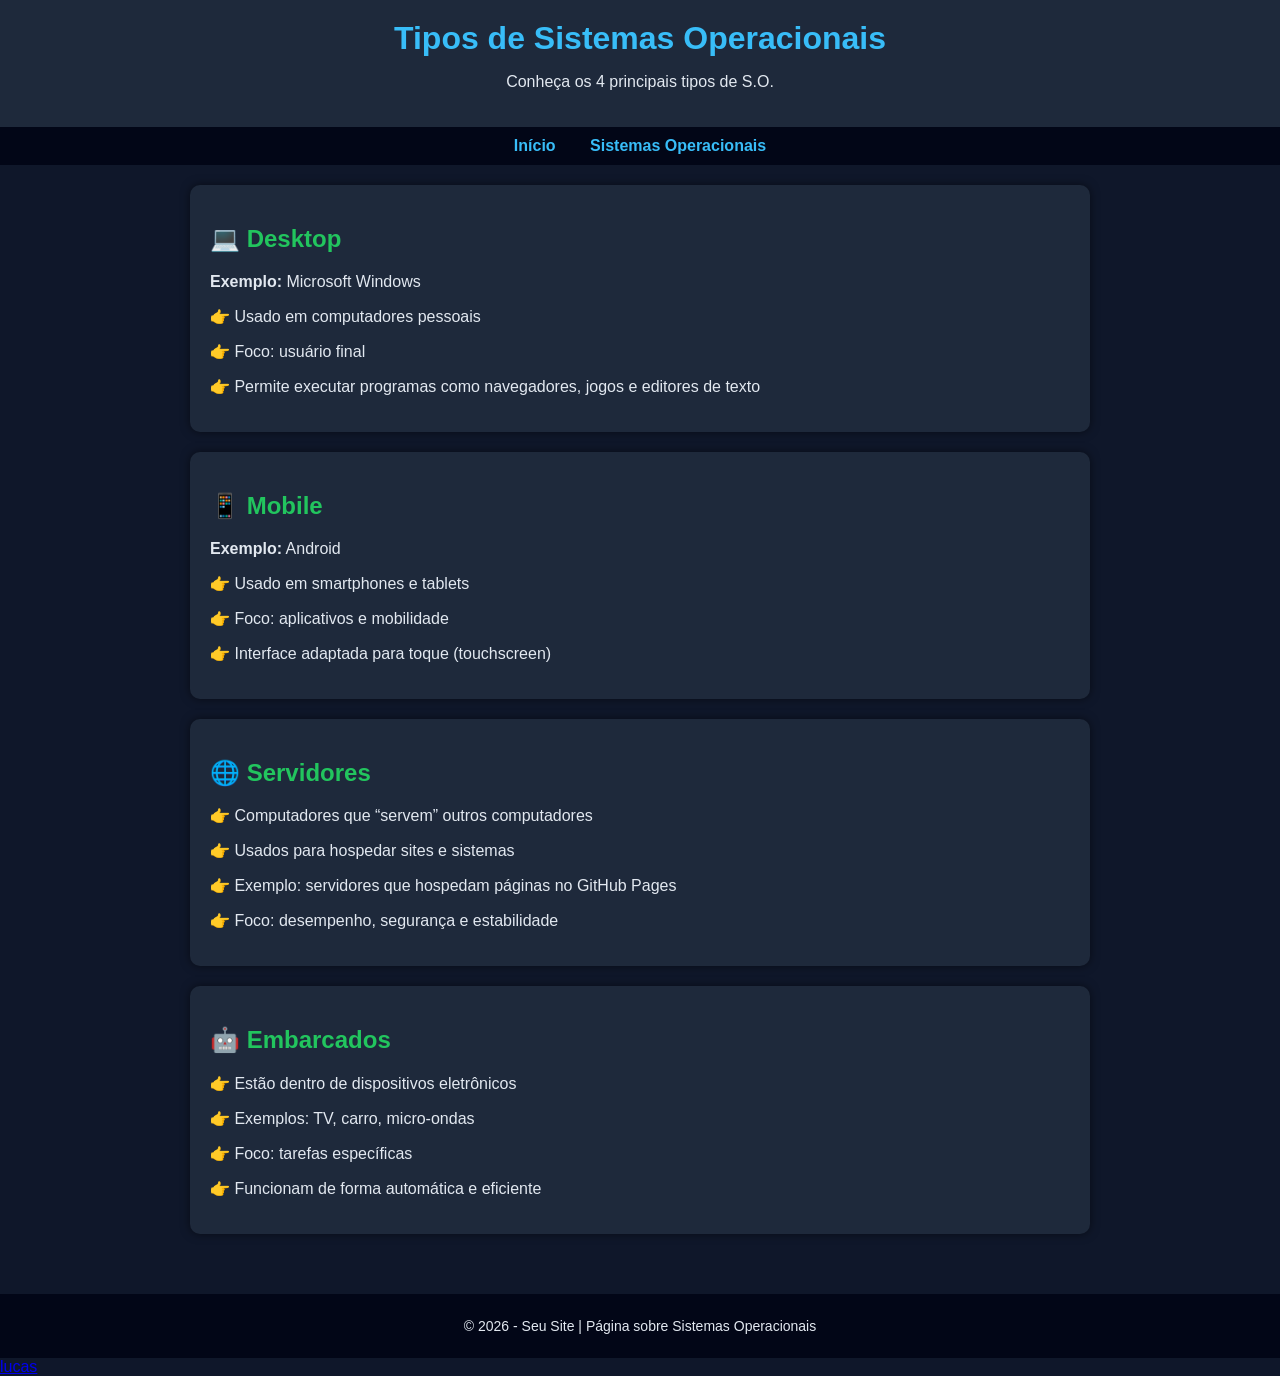
==== lucas.html @ aa6f5aed "Change link text from 'negão' to 'lucas'" ====
<!DOCTYPE html>
<html lang="pt-BR">
<head>
    <meta charset="UTF-8">
    <meta name="viewport" content="width=device-width, initial-scale=1.0">
    <title>Tipos de Sistemas Operacionais</title>
    <style>
        body {
            font-family: Arial, sans-serif;
            margin: 0;
            background: #0f172a;
            color: #e2e8f0;
        }

        header {
            background: #1e293b;
            padding: 20px;
            text-align: center;
        }

        header h1 {
            margin: 0;
            color: #38bdf8;
        }

        nav {
            background: #020617;
            padding: 10px;
            text-align: center;
        }

        nav a {
            color: #38bdf8;
            text-decoration: none;
            margin: 0 15px;
            font-weight: bold;
        }

        nav a:hover {
            color: #facc15;
        }

        .container {
            padding: 20px;
            max-width: 900px;
            margin: auto;
        }

        .card {
            background: #1e293b;
            border-radius: 10px;
            padding: 20px;
            margin-bottom: 20px;
            box-shadow: 0 0 10px rgba(0,0,0,0.5);
        }

        .card h2 {
            color: #22c55e;
        }

        footer {
            background: #020617;
            text-align: center;
            padding: 10px;
            margin-top: 20px;
            font-size: 14px;
        }
    </style>
</head>
<body>

<header>
    <h1>Tipos de Sistemas Operacionais</h1>
    <p>Conheça os 4 principais tipos de S.O.</p>
</header>

<nav>
    <a href="index.html">Início</a>
    <a href="so.html">Sistemas Operacionais</a>
</nav>

<div class="container">

    <div class="card">
        <h2>💻 Desktop</h2>
        <p><strong>Exemplo:</strong> Microsoft Windows</p>
        <p>👉 Usado em computadores pessoais</p>
        <p>👉 Foco: usuário final</p>
        <p>👉 Permite executar programas como navegadores, jogos e editores de texto</p>
    </div>

    <div class="card">
        <h2>📱 Mobile</h2>
        <p><strong>Exemplo:</strong> Android</p>
        <p>👉 Usado em smartphones e tablets</p>
        <p>👉 Foco: aplicativos e mobilidade</p>
        <p>👉 Interface adaptada para toque (touchscreen)</p>
    </div>

    <div class="card">
        <h2>🌐 Servidores</h2>
        <p>👉 Computadores que “servem” outros computadores</p>
        <p>👉 Usados para hospedar sites e sistemas</p>
        <p>👉 Exemplo: servidores que hospedam páginas no GitHub Pages</p>
        <p>👉 Foco: desempenho, segurança e estabilidade</p>
    </div>

    <div class="card">
        <h2>🤖 Embarcados</h2>
        <p>👉 Estão dentro de dispositivos eletrônicos</p>
        <p>👉 Exemplos: TV, carro, micro-ondas</p>
        <p>👉 Foco: tarefas específicas</p>
        <p>👉 Funcionam de forma automática e eficiente</p>
    </div>

</div>

<footer>
    <p>© 2026 - Seu Site | Página sobre Sistemas Operacionais</p>
</footer>

</body>
<a href="aula.html"> lucas </a>
</html>
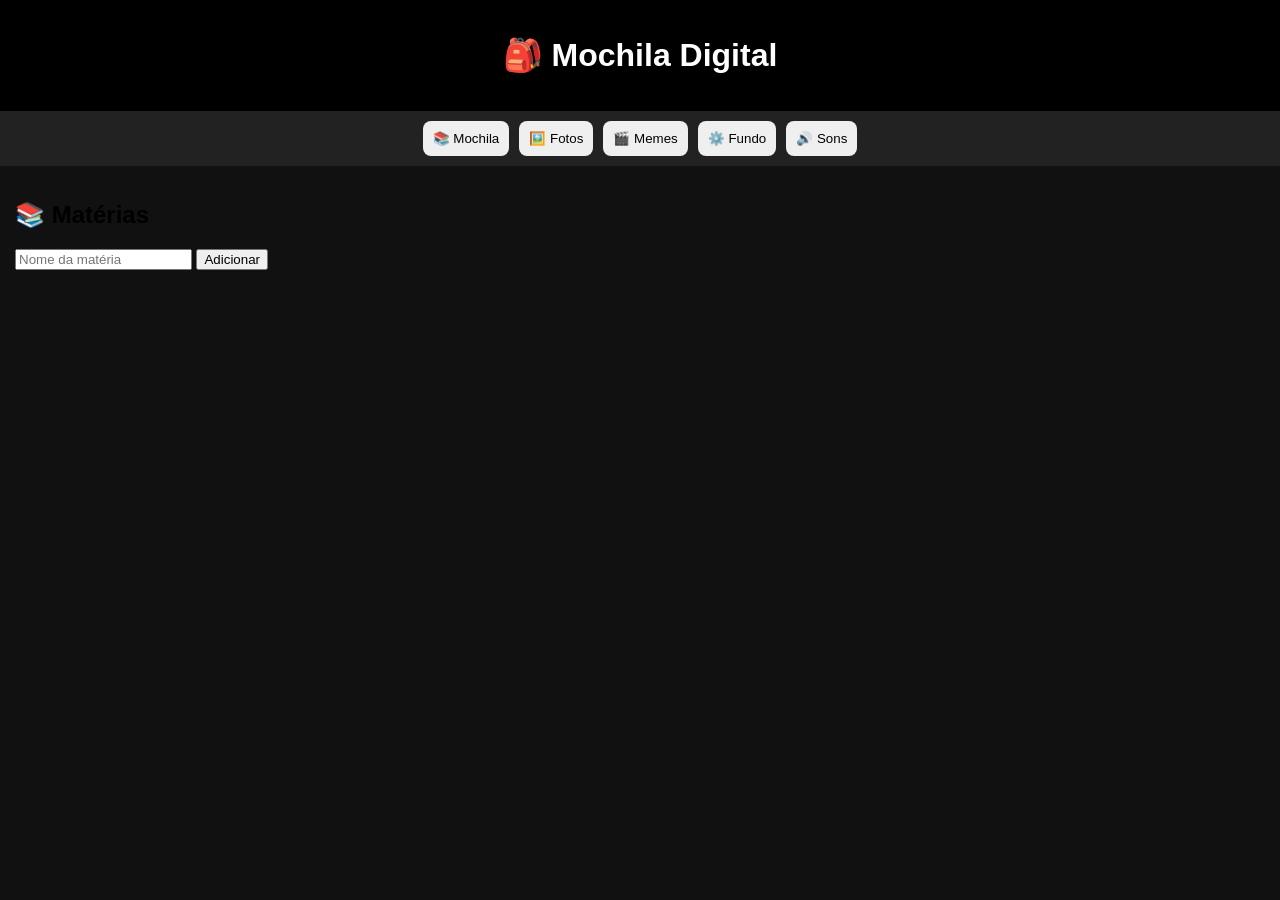
==== commit 3f3781d9: "Update lucas.html" ====
--- a/lucas.html
+++ b/lucas.html
@@ -1,124 +1,313 @@
 <!DOCTYPE html>
-<html lang="pt-BR">
+<html lang="pt-br">
 <head>
-    <meta charset="UTF-8">
-    <meta name="viewport" content="width=device-width, initial-scale=1.0">
-    <title>Tipos de Sistemas Operacionais</title>
-    <style>
-        body {
-            font-family: Arial, sans-serif;
-            margin: 0;
-            background: #0f172a;
-            color: #e2e8f0;
-        }
-
-        header {
-            background: #1e293b;
-            padding: 20px;
-            text-align: center;
-        }
-
-        header h1 {
-            margin: 0;
-            color: #38bdf8;
-        }
-
-        nav {
-            background: #020617;
-            padding: 10px;
-            text-align: center;
-        }
-
-        nav a {
-            color: #38bdf8;
-            text-decoration: none;
-            margin: 0 15px;
-            font-weight: bold;
-        }
-
-        nav a:hover {
-            color: #facc15;
-        }
-
-        .container {
-            padding: 20px;
-            max-width: 900px;
-            margin: auto;
-        }
-
-        .card {
-            background: #1e293b;
-            border-radius: 10px;
-            padding: 20px;
-            margin-bottom: 20px;
-            box-shadow: 0 0 10px rgba(0,0,0,0.5);
-        }
-
-        .card h2 {
-            color: #22c55e;
-        }
-
-        footer {
-            background: #020617;
-            text-align: center;
-            padding: 10px;
-            margin-top: 20px;
-            font-size: 14px;
-        }
-    </style>
+<meta charset="UTF-8">
+<meta name="viewport" content="width=device-width, initial-scale=1.0">
+<title>Mochila Digital</title>
+
+<style>
+body{
+  margin:0;
+  font-family:Arial;
+  background:#111;
+  color:#000;
+}
+
+/* HEADER */
+header{
+  background:#000;
+  color:white;
+  text-align:center;
+  padding:15px;
+}
+
+/* MENU */
+.menu{
+  display:flex;
+  justify-content:center;
+  gap:10px;
+  background:#222;
+  padding:10px;
+}
+.menu button{
+  padding:10px;
+  border:none;
+  border-radius:8px;
+  cursor:pointer;
+}
+
+/* ABAS */
+.aba{display:none; padding:15px;}
+.ativa{display:block;}
+
+/* MOCHILA */
+#materias{
+  min-height:300px;
+  background-size:cover;
+  background-position:center;
+  transition:0.3s;
+}
+
+/* BILHETE DE MATÉRIA */
+.materia{
+  background:white;
+  padding:10px;
+  margin:10px 0;
+  border-radius:10px;
+}
+.materia textarea{
+  width:100%;
+  height:80px;
+  border-radius:8px;
+}
+
+/* FOTOS */
+img{
+  max-width:120px;
+  margin:5px;
+  border-radius:10px;
+}
+
+/* MEMES FEED (TIKTOK STYLE) */
+#feed{
+  height:100vh;
+  overflow-y:scroll;
+  scroll-snap-type:y mandatory;
+}
+
+.item{
+  height:100vh;
+  scroll-snap-align:start;
+  display:flex;
+  justify-content:center;
+  align-items:center;
+  background:black;
+}
+
+.item img, .item video{
+  max-width:100%;
+  max-height:100%;
+}
+
+/* BOTÃO FIXO MEME */
+.uploadMeme{
+  position:fixed;
+  bottom:20px;
+  right:20px;
+  padding:10px;
+  border-radius:10px;
+}
+</style>
 </head>
+
 <body>
 
 <header>
-    <h1>Tipos de Sistemas Operacionais</h1>
-    <p>Conheça os 4 principais tipos de S.O.</p>
+<h1>🎒 Mochila Digital</h1>
 </header>
 
-<nav>
-    <a href="index.html">Início</a>
-    <a href="so.html">Sistemas Operacionais</a>
-</nav>
-
-<div class="container">
-
-    <div class="card">
-        <h2>💻 Desktop</h2>
-        <p><strong>Exemplo:</strong> Microsoft Windows</p>
-        <p>👉 Usado em computadores pessoais</p>
-        <p>👉 Foco: usuário final</p>
-        <p>👉 Permite executar programas como navegadores, jogos e editores de texto</p>
-    </div>
-
-    <div class="card">
-        <h2>📱 Mobile</h2>
-        <p><strong>Exemplo:</strong> Android</p>
-        <p>👉 Usado em smartphones e tablets</p>
-        <p>👉 Foco: aplicativos e mobilidade</p>
-        <p>👉 Interface adaptada para toque (touchscreen)</p>
-    </div>
-
-    <div class="card">
-        <h2>🌐 Servidores</h2>
-        <p>👉 Computadores que “servem” outros computadores</p>
-        <p>👉 Usados para hospedar sites e sistemas</p>
-        <p>👉 Exemplo: servidores que hospedam páginas no GitHub Pages</p>
-        <p>👉 Foco: desempenho, segurança e estabilidade</p>
-    </div>
-
-    <div class="card">
-        <h2>🤖 Embarcados</h2>
-        <p>👉 Estão dentro de dispositivos eletrônicos</p>
-        <p>👉 Exemplos: TV, carro, micro-ondas</p>
-        <p>👉 Foco: tarefas específicas</p>
-        <p>👉 Funcionam de forma automática e eficiente</p>
-    </div>
-
-</div>
-
-<footer>
-    <p>© 2026 - Seu Site | Página sobre Sistemas Operacionais</p>
-</footer>
+<div class="menu">
+<button onclick="trocar('materias')">📚 Mochila</button>
+<button onclick="trocar('fotos')">🖼️ Fotos</button>
+<button onclick="trocar('memes')">🎬 Memes</button>
+<button onclick="trocar('config')">⚙️ Fundo</button>
+<!-- BOTÃO SONS -->
+<button onclick="toggleSom()">🔊 Sons</button>
+</div>
+
+<div id="materias" class="aba ativa">
+
+<h2>📚 Matérias</h2>
+
+<input id="materiaNome" placeholder="Nome da matéria">
+<button onclick="addMateria()">Adicionar</button>
+
+<div id="listaMaterias"></div>
+
+</div>
+
+<!-- FOTOS -->
+<div id="fotos" class="aba">
+<h2>🖼️ Fotos</h2>
+<input type="file" id="fotoInput" accept="image/*">
+<button onclick="addFoto()">Adicionar</button>
+<div id="galeria"></div>
+</div>
+
+<!-- MEMES -->
+<div id="memes" class="aba">
+
+<h2>🎬 Feed de Memes</h2>
+
+<div id="feed"></div>
+
+<input type="file" id="memeInput" accept="image/*,video/*">
+<button class="uploadMeme" onclick="addMeme()">➕</button>
+
+</div>
+
+<!-- CONFIG -->
+<div id="config" class="aba">
+<h2>⚙️ Fundo da Mochila</h2>
+<input type="file" accept="image/*" onchange="bg(event)">
+</div>
+
+<script>
+
+function trocar(id){
+  document.querySelectorAll('.aba').forEach(a=>a.classList.remove('ativa'));
+  document.getElementById(id).classList.add('ativa');
+}
+
+/* =========================
+   MATÉRIAS COMO BILHETE
+========================= */
+function addMateria(){
+  const nome = document.getElementById('materiaNome');
+  if(!nome.value) return;
+
+  const div = document.createElement('div');
+  div.className="materia";
+
+  div.innerHTML=`
+    <h3 contenteditable="true">${nome.value}</h3>
+    <textarea placeholder="Escreva o que aconteceu na aula..."></textarea>
+    <button onclick="this.parentElement.remove()">🗑️ Excluir</button>
+  `;
+
+  document.getElementById('listaMaterias').appendChild(div);
+  nome.value="";
+}
+
+/* =========================
+   FOTOS
+========================= */
+function addFoto(){
+  const input=document.getElementById('fotoInput');
+  const file=input.files[0];
+  if(!file) return;
+
+  const r=new FileReader();
+  r.onload=e=>{
+    const img=document.createElement('img');
+    img.src=e.target.result;
+    document.getElementById('galeria').appendChild(img);
+  }
+  r.readAsDataURL(file);
+}
+
+/* =========================
+   MEMES TIKTOK STYLE
+========================= */
+function addMeme(){
+  const input=document.getElementById('memeInput');
+  const file=input.files[0];
+  if(!file) return;
+
+  const r=new FileReader();
+  r.onload=e=>{
+    const div=document.createElement('div');
+    div.className="item";
+
+    if(file.type.startsWith("video")){
+      div.innerHTML=`<video src="${e.target.result}" controls autoplay loop></video>`;
+    } else {
+      div.innerHTML=`<img src="${e.target.result}">`;
+    }
+
+    document.getElementById('feed').appendChild(div);
+  }
+
+  r.readAsDataURL(file);
+  input.value="";
+}
+
+/* =========================
+   FUNDO
+========================= */
+function bg(e){
+  const file=e.target.files[0];
+  const r=new FileReader();
+
+  r.onload=ev=>{
+    document.getElementById('materias').style.backgroundImage=`url(${ev.target.result})`;
+    localStorage.setItem('bg',ev.target.result);
+  }
+
+  r.readAsDataURL(file);
+}
+
+window.onload=()=>{
+  const bg=localStorage.getItem('bg');
+  if(bg){
+    document.getElementById('materias').style.backgroundImage=`url(${bg})`;
+  }
+}
+
+/* =========================
+   SONS POR TECLA
+========================= */
+let somLigado = true;
+
+// liga/desliga som
+function toggleSom(){
+  somLigado = !somLigado;
+  alert("Sons: " + (somLigado ? "LIGADO 🔊" : "DESLIGADO 🔇"));
+}
+
+// sons por tecla (adicione seus arquivos mp3 na mesma pasta)
+const sons = {
+  "l": "mario_jump.mp3",
+  "i": "sonic_hit.mp3",
+  "f": "roblox_damage.mp3",
+  "a": "boing.mp3",
+  "s": "fail.mp3",
+  "d": "coin.mp3",
+  "j": "pop.mp3",
+  "k": "laser.mp3",
+  "p": "punch.mp3"
+};
+
+// toca som
+function tocarSom(tecla){
+  if(!somLigado) return;
+
+  tecla = tecla.toLowerCase();
+
+  if(sons[tecla]){
+    const audio = new Audio(sons[tecla]);
+    audio.play().catch(()=>somFallback());
+  } else {
+    somFallback();
+  }
+}
+
+// fallback som engraçado
+function somFallback(){
+  if(!somLigado) return;
+
+  const ctx = new (window.AudioContext || window.webkitAudioContext)();
+  const osc = ctx.createOscillator();
+  const gain = ctx.createGain();
+
+  osc.type = "square";
+  osc.frequency.value = 150 + Math.random()*800;
+
+  gain.gain.value = 0.08;
+
+  osc.connect(gain);
+  gain.connect(ctx.destination);
+
+  osc.start();
+  osc.stop(ctx.currentTime + 0.12);
+}
+
+// captura teclado
+document.addEventListener("keydown", (e)=>{
+  tocarSom(e.key);
+});
+
+</script>
 
 </body>
-<a href="aula.html"> lucas </a>
 </html>
